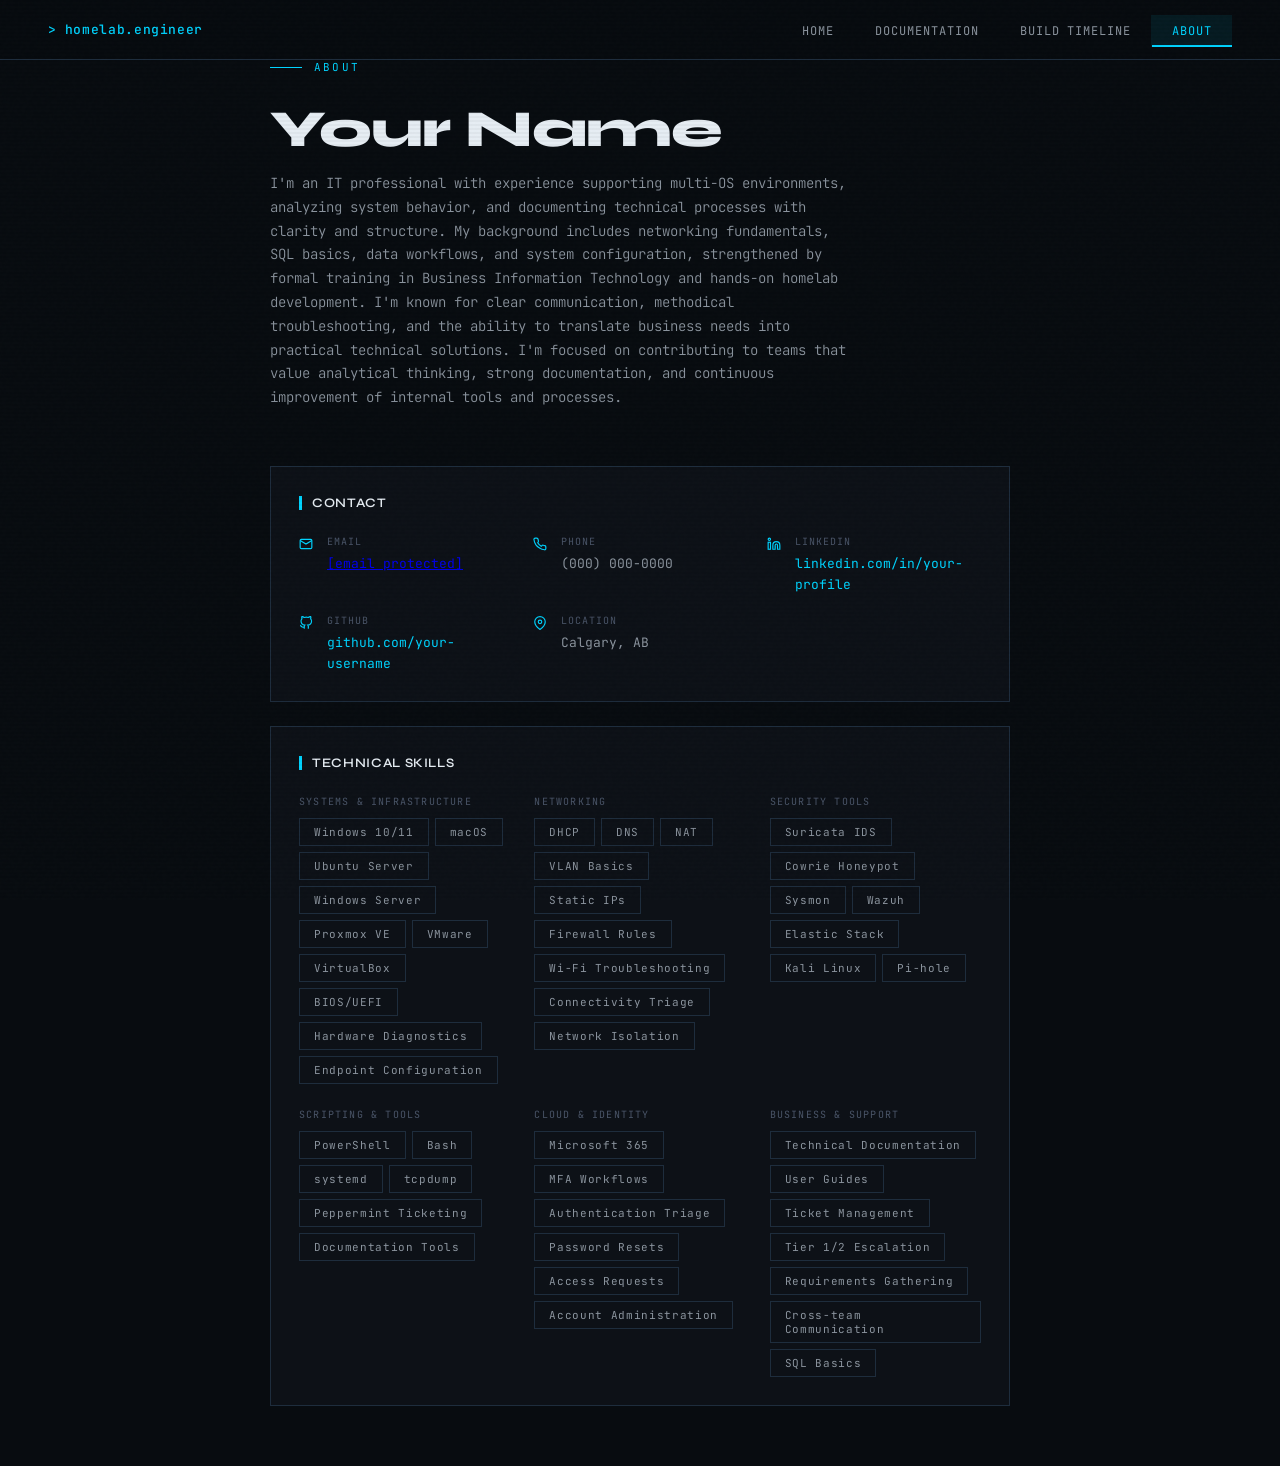
==== about.html @ c866ec1d "Add files via upload" ====
<!DOCTYPE html>
<html lang="en">
<head>
<meta charset="UTF-8">
<meta name="viewport" content="width=device-width, initial-scale=1.0">
<title>About | Cybersecurity Homelab</title>
<link rel="preconnect" href="https://fonts.googleapis.com">
<link href="https://fonts.googleapis.com/css2?family=JetBrains+Mono:wght@300;400;500;700&family=Syne:wght@400;600;700;800&display=swap" rel="stylesheet">
<link rel="stylesheet" href="style.css">
</head>
<body>

<!-- NAV -->
<nav>
  <div class="nav-logo">homelab.engineer</div>
  <ul class="nav-links">
    <li><a href="index.html">Home</a></li>
    <li><a href="documentation.html">Documentation</a></li>
    <li><a href="timeline.html">Build Timeline</a></li>
    <li><a href="about.html" class="active">About</a></li>
  </ul>
</nav>

<main>
  <div style="max-width:900px; margin:0 auto; padding:60px 80px;">

    <!-- Header -->
    <div style="margin-bottom:56px;">
      <div class="hero-tag">About</div>
      <h1 style="font-family:var(--font-display); font-size:clamp(32px,5vw,52px); font-weight:800; color:var(--white); letter-spacing:-0.02em; margin-bottom:12px;">
        <!-- REPLACE: Your Name Here -->
        Your Name
      </h1>
      <p style="font-size:14px; color:var(--text2); font-weight:300; line-height:1.7; max-width:580px;">
        I'm an IT professional with experience supporting multi-OS environments, analyzing system behavior, and documenting technical processes with clarity and structure. My background includes networking fundamentals, SQL basics, data workflows, and system configuration, strengthened by formal training in Business Information Technology and hands-on homelab development. I'm known for clear communication, methodical troubleshooting, and the ability to translate business needs into practical technical solutions. I'm focused on contributing to teams that value analytical thinking, strong documentation, and continuous improvement of internal tools and processes.
      </p>
    </div>

    <!-- Contact Info card (full width) -->
    <div class="card" style="margin-bottom:24px;">
      <div class="card-title">Contact</div>
      <div style="display:grid; grid-template-columns:repeat(auto-fit, minmax(200px,1fr)); gap:20px; margin-top:4px;">

        <div style="display:flex; align-items:flex-start; gap:14px;">
          <svg style="margin-top:2px; flex-shrink:0; color:var(--accent)" width="14" height="14" viewBox="0 0 24 24" fill="none" stroke="currentColor" stroke-width="2"><path d="M4 4h16c1.1 0 2 .9 2 2v12c0 1.1-.9 2-2 2H4c-1.1 0-2-.9-2-2V6c0-1.1.9-2 2-2z"/><polyline points="22,6 12,12 2,6"/></svg>
          <div>
            <div style="font-size:10px; color:var(--text3); letter-spacing:0.1em; text-transform:uppercase; margin-bottom:4px;">Email</div>
            <!-- REPLACE: your email -->
            <span style="font-size:13px; color:var(--text2);"><a href="/cdn-cgi/l/email-protection" class="__cf_email__" data-cfemail="51283e242311343c30383d7f323e3c">[email&#160;protected]</a></span>
          </div>
        </div>

        <div style="display:flex; align-items:flex-start; gap:14px;">
          <svg style="margin-top:2px; flex-shrink:0; color:var(--accent)" width="14" height="14" viewBox="0 0 24 24" fill="none" stroke="currentColor" stroke-width="2"><path d="M22 16.92v3a2 2 0 0 1-2.18 2 19.79 19.79 0 0 1-8.63-3.07A19.5 19.5 0 0 1 4.69 13a19.79 19.79 0 0 1-3.07-8.67A2 2 0 0 1 3.6 2h3a2 2 0 0 1 2 1.72c.127.96.361 1.903.7 2.81a2 2 0 0 1-.45 2.11L8.09 9.91a16 16 0 0 0 6 6l1.27-1.27a2 2 0 0 1 2.11-.45c.907.339 1.85.573 2.81.7A2 2 0 0 1 22 16.92z"/></svg>
          <div>
            <div style="font-size:10px; color:var(--text3); letter-spacing:0.1em; text-transform:uppercase; margin-bottom:4px;">Phone</div>
            <!-- REPLACE: your phone -->
            <span style="font-size:13px; color:var(--text2);">(000) 000-0000</span>
          </div>
        </div>

        <div style="display:flex; align-items:flex-start; gap:14px;">
          <svg style="margin-top:2px; flex-shrink:0; color:var(--accent)" width="14" height="14" viewBox="0 0 24 24" fill="none" stroke="currentColor" stroke-width="2"><path d="M16 8a6 6 0 0 1 6 6v7h-4v-7a2 2 0 0 0-2-2 2 2 0 0 0-2 2v7h-4v-7a6 6 0 0 1 6-6z"/><rect x="2" y="9" width="4" height="12"/><circle cx="4" cy="4" r="2"/></svg>
          <div>
            <div style="font-size:10px; color:var(--text3); letter-spacing:0.1em; text-transform:uppercase; margin-bottom:4px;">LinkedIn</div>
            <!-- REPLACE: your LinkedIn URL -->
            <a href="https://linkedin.com/in/your-profile" target="_blank" style="font-size:13px; color:var(--accent); text-decoration:none;">linkedin.com/in/your-profile</a>
          </div>
        </div>

        <div style="display:flex; align-items:flex-start; gap:14px;">
          <svg style="margin-top:2px; flex-shrink:0; color:var(--accent)" width="14" height="14" viewBox="0 0 24 24" fill="none" stroke="currentColor" stroke-width="2"><path d="M9 19c-5 1.5-5-2.5-7-3m14 6v-3.87a3.37 3.37 0 0 0-.94-2.61c3.14-.35 6.44-1.54 6.44-7A5.44 5.44 0 0 0 20 4.77 5.07 5.07 0 0 0 19.91 1S18.73.65 16 2.48a13.38 13.38 0 0 0-7 0C6.27.65 5.09 1 5.09 1A5.07 5.07 0 0 0 5 4.77a5.44 5.44 0 0 0-1.5 3.78c0 5.42 3.3 6.61 6.44 7A3.37 3.37 0 0 0 9 18.13V22"/></svg>
          <div>
            <div style="font-size:10px; color:var(--text3); letter-spacing:0.1em; text-transform:uppercase; margin-bottom:4px;">GitHub</div>
            <!-- REPLACE: your GitHub URL -->
            <a href="https://github.com/your-username" target="_blank" style="font-size:13px; color:var(--accent); text-decoration:none;">github.com/your-username</a>
          </div>
        </div>

        <div style="display:flex; align-items:flex-start; gap:14px;">
          <svg style="margin-top:2px; flex-shrink:0; color:var(--accent)" width="14" height="14" viewBox="0 0 24 24" fill="none" stroke="currentColor" stroke-width="2"><path d="M21 10c0 7-9 13-9 13s-9-6-9-13a9 9 0 0 1 18 0z"/><circle cx="12" cy="10" r="3"/></svg>
          <div>
            <div style="font-size:10px; color:var(--text3); letter-spacing:0.1em; text-transform:uppercase; margin-bottom:4px;">Location</div>
            <span style="font-size:13px; color:var(--text2);">Calgary, AB</span>
          </div>
        </div>

      </div>
    </div>

    <!-- Skills card -->
    <div class="card">
      <div class="card-title">Technical Skills</div>
      <div style="display:grid; grid-template-columns:repeat(auto-fit, minmax(200px, 1fr)); gap:24px; margin-top:4px;">

        <div>
          <div style="font-size:10px; color:var(--text3); letter-spacing:0.12em; text-transform:uppercase; margin-bottom:10px;">Systems &amp; Infrastructure</div>
          <div style="display:flex; flex-wrap:wrap; gap:6px;">
            <span class="tool-chip">Windows 10/11</span>
            <span class="tool-chip">macOS</span>
            <span class="tool-chip">Ubuntu Server</span>
            <span class="tool-chip">Windows Server</span>
            <span class="tool-chip">Proxmox VE</span>
            <span class="tool-chip">VMware</span>
            <span class="tool-chip">VirtualBox</span>
            <span class="tool-chip">BIOS/UEFI</span>
            <span class="tool-chip">Hardware Diagnostics</span>
            <span class="tool-chip">Endpoint Configuration</span>
          </div>
        </div>

        <div>
          <div style="font-size:10px; color:var(--text3); letter-spacing:0.12em; text-transform:uppercase; margin-bottom:10px;">Networking</div>
          <div style="display:flex; flex-wrap:wrap; gap:6px;">
            <span class="tool-chip">DHCP</span>
            <span class="tool-chip">DNS</span>
            <span class="tool-chip">NAT</span>
            <span class="tool-chip">VLAN Basics</span>
            <span class="tool-chip">Static IPs</span>
            <span class="tool-chip">Firewall Rules</span>
            <span class="tool-chip">Wi-Fi Troubleshooting</span>
            <span class="tool-chip">Connectivity Triage</span>
            <span class="tool-chip">Network Isolation</span>
          </div>
        </div>

        <div>
          <div style="font-size:10px; color:var(--text3); letter-spacing:0.12em; text-transform:uppercase; margin-bottom:10px;">Security Tools</div>
          <div style="display:flex; flex-wrap:wrap; gap:6px;">
            <span class="tool-chip">Suricata IDS</span>
            <span class="tool-chip">Cowrie Honeypot</span>
            <span class="tool-chip">Sysmon</span>
            <span class="tool-chip">Wazuh</span>
            <span class="tool-chip">Elastic Stack</span>
            <span class="tool-chip">Kali Linux</span>
            <span class="tool-chip">Pi-hole</span>
          </div>
        </div>

        <div>
          <div style="font-size:10px; color:var(--text3); letter-spacing:0.12em; text-transform:uppercase; margin-bottom:10px;">Scripting &amp; Tools</div>
          <div style="display:flex; flex-wrap:wrap; gap:6px;">
            <span class="tool-chip">PowerShell</span>
            <span class="tool-chip">Bash</span>
            <span class="tool-chip">systemd</span>
            <span class="tool-chip">tcpdump</span>
            <span class="tool-chip">Peppermint Ticketing</span>
            <span class="tool-chip">Documentation Tools</span>
          </div>
        </div>

        <div>
          <div style="font-size:10px; color:var(--text3); letter-spacing:0.12em; text-transform:uppercase; margin-bottom:10px;">Cloud &amp; Identity</div>
          <div style="display:flex; flex-wrap:wrap; gap:6px;">
            <span class="tool-chip">Microsoft 365</span>
            <span class="tool-chip">MFA Workflows</span>
            <span class="tool-chip">Authentication Triage</span>
            <span class="tool-chip">Password Resets</span>
            <span class="tool-chip">Access Requests</span>
            <span class="tool-chip">Account Administration</span>
          </div>
        </div>

        <div>
          <div style="font-size:10px; color:var(--text3); letter-spacing:0.12em; text-transform:uppercase; margin-bottom:10px;">Business &amp; Support</div>
          <div style="display:flex; flex-wrap:wrap; gap:6px;">
            <span class="tool-chip">Technical Documentation</span>
            <span class="tool-chip">User Guides</span>
            <span class="tool-chip">Ticket Management</span>
            <span class="tool-chip">Tier 1/2 Escalation</span>
            <span class="tool-chip">Requirements Gathering</span>
            <span class="tool-chip">Cross-team Communication</span>
            <span class="tool-chip">SQL Basics</span>
          </div>
        </div>

      </div>
    </div>

  </div>
</main>

</body>
</html>
---- style.css ----
/*
 * ============================================================
 *  Cybersecurity Homelab Portfolio — Main Stylesheet
 * ============================================================
 *  Shared across: index.html, documentation.html,
 *                 timeline.html, about.html
 *
 *  Fonts:   JetBrains Mono (mono) + Syne (display)
 *  Accent:  #00d4ff  (cyan)
 *  BG:      #080c10  (near-black)
 *
 *  TABLE OF CONTENTS
 *  -----------------
 *  01  CSS Custom Properties (design tokens)
 *  02  Reset & Base styles
 *  03  Scanline overlay  (body::before)
 *  04  Noise texture     (body::after)
 *  05  Navigation bar
 *  06  Page layout / main wrapper
 *  07  Hero section
 *  08  Buttons (.btn, .btn-primary, .btn-outline)
 *  09  Section labels
 *  10  Home grid & Cards
 *  11  Network diagram SVG container
 *  12  System Status list (.status-list, .dot)
 *  13  Documentation quick-links (.doc-links)
 *  14  Footer bar
 *  15  Documentation layout (sidebar + content)
 *  16  Doc page header (breadcrumb, title, meta)
 *  17  Doc sections & headings
 *  18  Code blocks (.code-block)
 *  19  Info boxes (.info-box)
 *  20  Spec tables (.spec-table)
 *  21  Status tags (.tag)
 *  22  Timeline (.timeline, .tl-item, .tl-dot)
 *  23  Tools strip (.tools-strip, .tool-chip)
 *  24  Animations (@keyframes)
 *  25  Responsive — max-width: 900px
 * ============================================================
 */

:root {
    --bg: #080c10;
    --bg2: #0d1117;
    --bg3: #111820;
    --border: #1e2d3d;
    --border2: #243447;
    --accent: #00d4ff;
    --accent2: #0098b8;
    --accent-dim: rgba(0,212,255,0.08);
    --accent-glow: rgba(0,212,255,0.15);
    --green: #39d353;
    --orange: #f0883e;
    --gray: #4a5568;
    --text: #cdd9e5;
    --text2: #8b949e;
    --text3: #4a5568;
    --white: #e6edf3;
    --red: #ff4444;
    --font-mono: 'JetBrains Mono', monospace;
    --font-display: 'Syne', sans-serif;
  }

  * { margin: 0; padding: 0; box-sizing: border-box; }

  html { scroll-behavior: smooth; }

  body {
    background: var(--bg);
    color: var(--text);
    font-family: var(--font-mono);
    overflow-x: hidden;
    cursor: default;
  }

  /* SCANLINE OVERLAY */
  body::before {
    content: '';
    position: fixed;
    inset: 0;
    background: repeating-linear-gradient(
      0deg,
      transparent,
      transparent 2px,
      rgba(0,0,0,0.03) 2px,
      rgba(0,0,0,0.03) 4px
    );
    pointer-events: none;
    z-index: 9999;
  }

  /* NOISE TEXTURE */
  body::after {
    content: '';
    position: fixed;
    inset: 0;
    background-image: url("data:image/svg+xml,%3Csvg viewBox='0 0 256 256' xmlns='http://www.w3.org/2000/svg'%3E%3Cfilter id='noise'%3E%3CfeTurbulence type='fractalNoise' baseFrequency='0.9' numOctaves='4' stitchTiles='stitch'/%3E%3C/filter%3E%3Crect width='100%25' height='100%25' filter='url(%23noise)' opacity='0.03'/%3E%3C/svg%3E");
    pointer-events: none;
    z-index: 9998;
    opacity: 0.4;
  }

  /* ─── NAV ─── */
  nav {
    position: fixed;
    top: 0; left: 0; right: 0;
    z-index: 1000;
    padding: 0 48px;
    height: 60px;
    display: flex;
    align-items: center;
    justify-content: space-between;
    background: rgba(8,12,16,0.92);
    backdrop-filter: blur(12px);
    border-bottom: 1px solid var(--border);
  }

  .nav-logo {
    font-family: var(--font-mono);
    font-size: 13px;
    font-weight: 500;
    color: var(--accent);
    letter-spacing: 0.05em;
    display: flex;
    align-items: center;
    gap: 8px;
  }

  .nav-logo::before {
    content: '>';
    color: var(--accent);
    animation: blink 1.2s step-end infinite;
  }

  @keyframes blink { 50% { opacity: 0; } }

  .nav-links {
    display: flex;
    gap: 0;
    list-style: none;
  }

  .nav-links a {
    font-family: var(--font-mono);
    font-size: 12px;
    font-weight: 400;
    color: var(--text2);
    text-decoration: none;
    padding: 8px 20px;
    letter-spacing: 0.08em;
    text-transform: uppercase;
    transition: color 0.2s, background 0.2s;
    border-left: 1px solid transparent;
    position: relative;
  }

  .nav-links a:hover, .nav-links a.active {
    color: var(--accent);
    background: var(--accent-dim);
  }

  .nav-links a.active::after {
    content: '';
    position: absolute;
    bottom: 0; left: 0; right: 0;
    height: 2px;
    background: var(--accent);
  }

  /* ─── SECTIONS ─── */
  .page { display: none; padding-top: 60px; min-height: 100vh; }
  .page.active { display: block; }

  /* ─── HOME ─── */
  .hero {
    padding: 100px 80px 60px;
    display: grid;
    grid-template-rows: auto;
    gap: 0;
    max-width: 1200px;
    margin: 0 auto;
  }

  .hero-tag {
    font-size: 11px;
    color: var(--accent);
    letter-spacing: 0.2em;
    text-transform: uppercase;
    margin-bottom: 24px;
    display: flex;
    align-items: center;
    gap: 12px;
  }

  .hero-tag::before {
    content: '';
    width: 32px;
    height: 1px;
    background: var(--accent);
  }

  .hero h1 {
    font-family: var(--font-display);
    font-size: clamp(42px, 6vw, 72px);
    font-weight: 800;
    color: var(--white);
    line-height: 1.05;
    letter-spacing: -0.02em;
    margin-bottom: 28px;
  }

  .hero h1 span {
    color: var(--accent);
    position: relative;
  }

  .hero-sub {
    font-size: 14px;
    color: var(--text2);
    line-height: 1.8;
    max-width: 560px;
    margin-bottom: 48px;
    font-weight: 300;
  }

  .hero-btns {
    display: flex;
    gap: 12px;
    flex-wrap: wrap;
  }

  .btn {
    font-family: var(--font-mono);
    font-size: 12px;
    font-weight: 500;
    letter-spacing: 0.1em;
    text-transform: uppercase;
    padding: 14px 28px;
    border: none;
    cursor: pointer;
    text-decoration: none;
    transition: all 0.2s;
    display: inline-flex;
    align-items: center;
    gap: 8px;
  }

  .btn-primary {
    background: var(--accent);
    color: var(--bg);
  }
  .btn-primary:hover {
    background: #33ddff;
    box-shadow: 0 0 24px rgba(0,212,255,0.4);
    transform: translateY(-1px);
  }

  .btn-outline {
    background: transparent;
    color: var(--accent);
    border: 1px solid var(--border2);
  }
  .btn-outline:hover {
    border-color: var(--accent);
    background: var(--accent-dim);
    transform: translateY(-1px);
  }

  /* ─── NETWORK DIAGRAM ─── */
  .section-label {
    font-size: 11px;
    color: var(--text3);
    letter-spacing: 0.15em;
    text-transform: uppercase;
    margin-bottom: 32px;
    padding-bottom: 12px;
    border-bottom: 1px solid var(--border);
    display: flex;
    align-items: center;
    gap: 10px;
  }

  .section-label::before {
    content: '//';
    color: var(--accent);
  }

  .home-grid {
    max-width: 1200px;
    margin: 0 auto;
    padding: 0 80px 80px;
    display: grid;
    grid-template-columns: 1fr 1fr;
    gap: 24px;
  }

  .card {
    background: var(--bg2);
    border: 1px solid var(--border);
    padding: 28px;
    position: relative;
    transition: border-color 0.2s;
  }

  .card:hover { border-color: var(--border2); }

  .card-full { grid-column: 1 / -1; }

  .card-title {
    font-family: var(--font-display);
    font-size: 13px;
    font-weight: 600;
    color: var(--white);
    letter-spacing: 0.05em;
    text-transform: uppercase;
    margin-bottom: 24px;
    display: flex;
    align-items: center;
    gap: 10px;
  }

  .card-title::before {
    content: '';
    width: 3px;
    height: 14px;
    background: var(--accent);
    display: block;
  }

  /* NETWORK DIAGRAM SVG */
  .network-diagram {
    width: 100%;
    height: 280px;
    position: relative;
  }

  .net-svg {
    width: 100%;
    height: 100%;
  }

  /* STATUS LIST */
  .status-list { list-style: none; display: flex; flex-direction: column; gap: 0; }

  .status-item {
    display: flex;
    align-items: center;
    gap: 12px;
    padding: 14px 0;
    border-bottom: 1px solid var(--border);
    font-size: 13px;
    color: var(--text);
  }

  .status-item:last-child { border-bottom: none; }

  .dot {
    width: 8px; height: 8px;
    border-radius: 50%;
    flex-shrink: 0;
    position: relative;
  }

  .dot-green { background: var(--green); box-shadow: 0 0 8px var(--green); }
  .dot-green::after {
    content: '';
    position: absolute;
    inset: -3px;
    border-radius: 50%;
    background: rgba(57,211,83,0.2);
    animation: pulse 2s ease-in-out infinite;
  }

  .dot-orange { background: var(--orange); }
  .dot-gray { background: var(--gray); }

  @keyframes pulse { 0%,100% { transform: scale(1); opacity: 1; } 50% { transform: scale(1.5); opacity: 0; } }

  .status-label { flex: 1; }
  .status-val {
    font-size: 11px;
    font-weight: 500;
    letter-spacing: 0.08em;
  }
  .status-val.online { color: var(--green); }
  .status-val.inprogress { color: var(--orange); }
  .status-val.planned { color: var(--gray); }

  /* DOC LINKS */
  .doc-links { list-style: none; display: flex; flex-direction: column; gap: 0; }

  .doc-link-item {
    border-bottom: 1px solid var(--border);
  }
  .doc-link-item:last-child { border-bottom: none; }

  .doc-link-item a {
    display: flex;
    align-items: center;
    gap: 10px;
    padding: 13px 0;
    font-size: 13px;
    color: var(--text2);
    text-decoration: none;
    transition: color 0.15s, padding-left 0.15s;
  }

  .doc-link-item a:hover {
    color: var(--accent);
    padding-left: 6px;
  }

  .doc-link-item a::before {
    content: '›';
    color: var(--border2);
    font-size: 16px;
    transition: color 0.15s;
  }

  .doc-link-item a:hover::before { color: var(--accent); }

  /* FOOTER BAR */
  .footer-bar {
    max-width: 1200px;
    margin: 0 auto;
    padding: 20px 80px;
    display: flex;
    align-items: center;
    gap: 24px;
    border-top: 1px solid var(--border);
    font-size: 11px;
    color: var(--text3);
    letter-spacing: 0.08em;
  }

  .footer-bar span { display: flex; align-items: center; gap: 6px; }
  .footer-bar .verified { color: var(--green); }

  /* ─── DOCUMENTATION ─── */
  .docs-layout {
    max-width: 1200px;
    margin: 0 auto;
    padding: 60px 80px;
    display: grid;
    grid-template-columns: 240px 1fr;
    gap: 40px;
    min-height: calc(100vh - 60px);
  }

  .docs-sidebar {
    position: sticky;
    top: 80px;
    height: fit-content;
  }

  .docs-nav-title {
    font-size: 10px;
    color: var(--text3);
    letter-spacing: 0.15em;
    text-transform: uppercase;
    margin-bottom: 12px;
    padding-bottom: 8px;
    border-bottom: 1px solid var(--border);
  }

  .docs-nav { list-style: none; display: flex; flex-direction: column; gap: 2px; }

  .docs-nav li a {
    font-size: 12px;
    color: var(--text2);
    text-decoration: none;
    padding: 8px 12px;
    display: block;
    border-left: 2px solid transparent;
    transition: all 0.15s;
    letter-spacing: 0.02em;
  }

  .docs-nav li a:hover, .docs-nav li a.active {
    color: var(--accent);
    border-left-color: var(--accent);
    background: var(--accent-dim);
  }

  .doc-content { min-width: 0; }

  .doc-page { display: none; }
  .doc-page.active { display: block; animation: fadeIn 0.3s ease; }

  @keyframes fadeIn { from { opacity: 0; transform: translateY(8px); } to { opacity: 1; transform: translateY(0); } }

  .doc-header {
    margin-bottom: 40px;
    padding-bottom: 24px;
    border-bottom: 1px solid var(--border);
  }

  .doc-breadcrumb {
    font-size: 11px;
    color: var(--text3);
    letter-spacing: 0.1em;
    text-transform: uppercase;
    margin-bottom: 12px;
  }

  .doc-title {
    font-family: var(--font-display);
    font-size: 32px;
    font-weight: 700;
    color: var(--white);
    letter-spacing: -0.01em;
    margin-bottom: 12px;
  }

  .doc-meta {
    font-size: 11px;
    color: var(--text3);
    display: flex;
    gap: 20px;
    flex-wrap: wrap;
  }

  .doc-meta span { display: flex; align-items: center; gap: 6px; }

  .doc-section {
    margin-bottom: 40px;
  }

  .doc-section h3 {
    font-family: var(--font-display);
    font-size: 16px;
    font-weight: 600;
    color: var(--white);
    margin-bottom: 14px;
    display: flex;
    align-items: center;
    gap: 10px;
  }

  .doc-section h3::before {
    content: '';
    width: 3px;
    height: 16px;
    background: var(--accent);
    display: block;
  }

  .doc-section p {
    font-size: 13px;
    color: var(--text2);
    line-height: 1.8;
    margin-bottom: 14px;
    font-weight: 300;
  }

  .code-block {
    background: var(--bg);
    border: 1px solid var(--border);
    border-left: 3px solid var(--accent);
    padding: 20px 24px;
    font-family: var(--font-mono);
    font-size: 12px;
    color: var(--text);
    line-height: 1.7;
    overflow-x: auto;
    margin: 16px 0;
    position: relative;
  }

  .code-block .comment { color: var(--text3); }
  .code-block .cmd { color: var(--accent); }
  .code-block .val { color: var(--green); }
  .code-block .key { color: var(--orange); }

  .code-label {
    position: absolute;
    top: 8px;
    right: 12px;
    font-size: 10px;
    color: var(--text3);
    letter-spacing: 0.1em;
    text-transform: uppercase;
  }

  .info-box {
    background: var(--accent-dim);
    border: 1px solid rgba(0,212,255,0.2);
    padding: 16px 20px;
    margin: 16px 0;
    font-size: 12px;
    color: var(--text2);
    line-height: 1.7;
    display: flex;
    gap: 12px;
  }

  .info-box::before { content: 'ℹ'; color: var(--accent); font-size: 14px; flex-shrink: 0; }

  .spec-table {
    width: 100%;
    border-collapse: collapse;
    font-size: 12px;
    margin: 16px 0;
  }

  .spec-table th {
    text-align: left;
    padding: 10px 14px;
    font-size: 10px;
    letter-spacing: 0.1em;
    text-transform: uppercase;
    color: var(--text3);
    border-bottom: 1px solid var(--border);
    font-weight: 500;
  }

  .spec-table td {
    padding: 11px 14px;
    color: var(--text2);
    border-bottom: 1px solid var(--border);
  }

  .spec-table td:first-child { color: var(--text); font-weight: 500; }
  .spec-table tr:last-child td { border-bottom: none; }

  .tag {
    display: inline-block;
    font-size: 10px;
    padding: 3px 8px;
    letter-spacing: 0.08em;
    text-transform: uppercase;
    font-weight: 500;
  }
  .tag-green { background: rgba(57,211,83,0.12); color: var(--green); }
  .tag-orange { background: rgba(240,136,62,0.12); color: var(--orange); }
  .tag-gray { background: rgba(74,85,104,0.3); color: var(--gray); }
  .tag-blue { background: var(--accent-dim); color: var(--accent); }

  /* ─── TIMELINE ─── */
  .timeline-wrap {
    max-width: 900px;
    margin: 0 auto;
    padding: 60px 80px;
  }

  .timeline-header {
    margin-bottom: 60px;
  }

  .timeline-header h2 {
    font-family: var(--font-display);
    font-size: 40px;
    font-weight: 800;
    color: var(--white);
    letter-spacing: -0.02em;
    margin-bottom: 12px;
  }

  .timeline-header p {
    font-size: 13px;
    color: var(--text2);
    font-weight: 300;
  }

  .timeline {
    position: relative;
    padding-left: 40px;
  }

  .timeline::before {
    content: '';
    position: absolute;
    left: 0;
    top: 8px;
    bottom: 0;
    width: 1px;
    background: linear-gradient(to bottom, var(--accent), var(--border) 70%, transparent);
  }

  .tl-item {
    position: relative;
    padding-bottom: 48px;
    animation: fadeIn 0.4s ease both;
  }

  .tl-dot {
    position: absolute;
    left: -46px;
    top: 4px;
    width: 12px;
    height: 12px;
    border-radius: 50%;
    border: 2px solid var(--bg);
    z-index: 1;
  }

  .tl-dot-green { background: var(--green); box-shadow: 0 0 10px var(--green); }
  .tl-dot-orange { background: var(--orange); box-shadow: 0 0 8px var(--orange); }
  .tl-dot-gray { background: var(--gray); }

  .tl-date {
    font-size: 11px;
    color: var(--text3);
    letter-spacing: 0.1em;
    text-transform: uppercase;
    margin-bottom: 6px;
  }

  .tl-title {
    font-family: var(--font-display);
    font-size: 18px;
    font-weight: 700;
    color: var(--white);
    margin-bottom: 8px;
    letter-spacing: -0.01em;
  }

  .tl-why {
    font-size: 13px;
    color: var(--text2);
    line-height: 1.7;
    margin-bottom: 12px;
    font-weight: 300;
    max-width: 600px;
  }

  .tl-status { display: inline-block; }

  /* ─── CONTACT ─── */
  .contact-wrap {
    max-width: 700px;
    margin: 0 auto;
    padding: 80px 80px;
  }

  .contact-header {
    margin-bottom: 48px;
  }

  .contact-header h2 {
    font-family: var(--font-display);
    font-size: 40px;
    font-weight: 800;
    color: var(--white);
    letter-spacing: -0.02em;
    margin-bottom: 12px;
  }

  .contact-header p {
    font-size: 13px;
    color: var(--text2);
    line-height: 1.7;
    font-weight: 300;
  }

  .contact-form { display: flex; flex-direction: column; gap: 20px; }

  .form-group { display: flex; flex-direction: column; gap: 8px; }

  .form-label {
    font-size: 11px;
    color: var(--text3);
    letter-spacing: 0.12em;
    text-transform: uppercase;
  }

  .form-input, .form-textarea {
    background: var(--bg2);
    border: 1px solid var(--border);
    color: var(--text);
    font-family: var(--font-mono);
    font-size: 13px;
    padding: 14px 16px;
    outline: none;
    transition: border-color 0.2s, box-shadow 0.2s;
    resize: none;
    width: 100%;
  }

  .form-input:focus, .form-textarea:focus {
    border-color: var(--accent);
    box-shadow: 0 0 0 3px var(--accent-glow);
  }

  .form-textarea { height: 140px; }

  .contact-note {
    font-size: 12px;
    color: var(--text3);
    line-height: 1.7;
    padding: 16px 20px;
    border: 1px solid var(--border);
    border-left: 3px solid var(--accent);
    margin-top: 8px;
  }

  /* ─── TOOLS STRIP ─── */
  .tools-strip {
    max-width: 1200px;
    margin: 0 auto;
    padding: 0 80px 60px;
  }

  .tools-grid {
    display: flex;
    flex-wrap: wrap;
    gap: 8px;
    margin-top: 16px;
  }

  .tool-chip {
    font-size: 11px;
    padding: 6px 14px;
    border: 1px solid var(--border);
    color: var(--text2);
    letter-spacing: 0.06em;
    transition: all 0.15s;
    font-weight: 400;
  }

  .tool-chip:hover {
    border-color: var(--accent);
    color: var(--accent);
    background: var(--accent-dim);
  }

  /* ─── RESPONSIVE ─── */
  @media (max-width: 900px) {
    nav { padding: 0 24px; }
    .hero { padding: 60px 24px 40px; }
    .home-grid { padding: 0 24px 60px; grid-template-columns: 1fr; }
    .card-full { grid-column: 1; }
    .docs-layout { padding: 40px 24px; grid-template-columns: 1fr; }
    .docs-sidebar { display: none; }
    .timeline-wrap { padding: 40px 24px; }
    .contact-wrap { padding: 60px 24px; }
    .tools-strip { padding: 0 24px 40px; }
    .footer-bar { padding: 20px 24px; flex-wrap: wrap; gap: 12px; }
  }
</style>
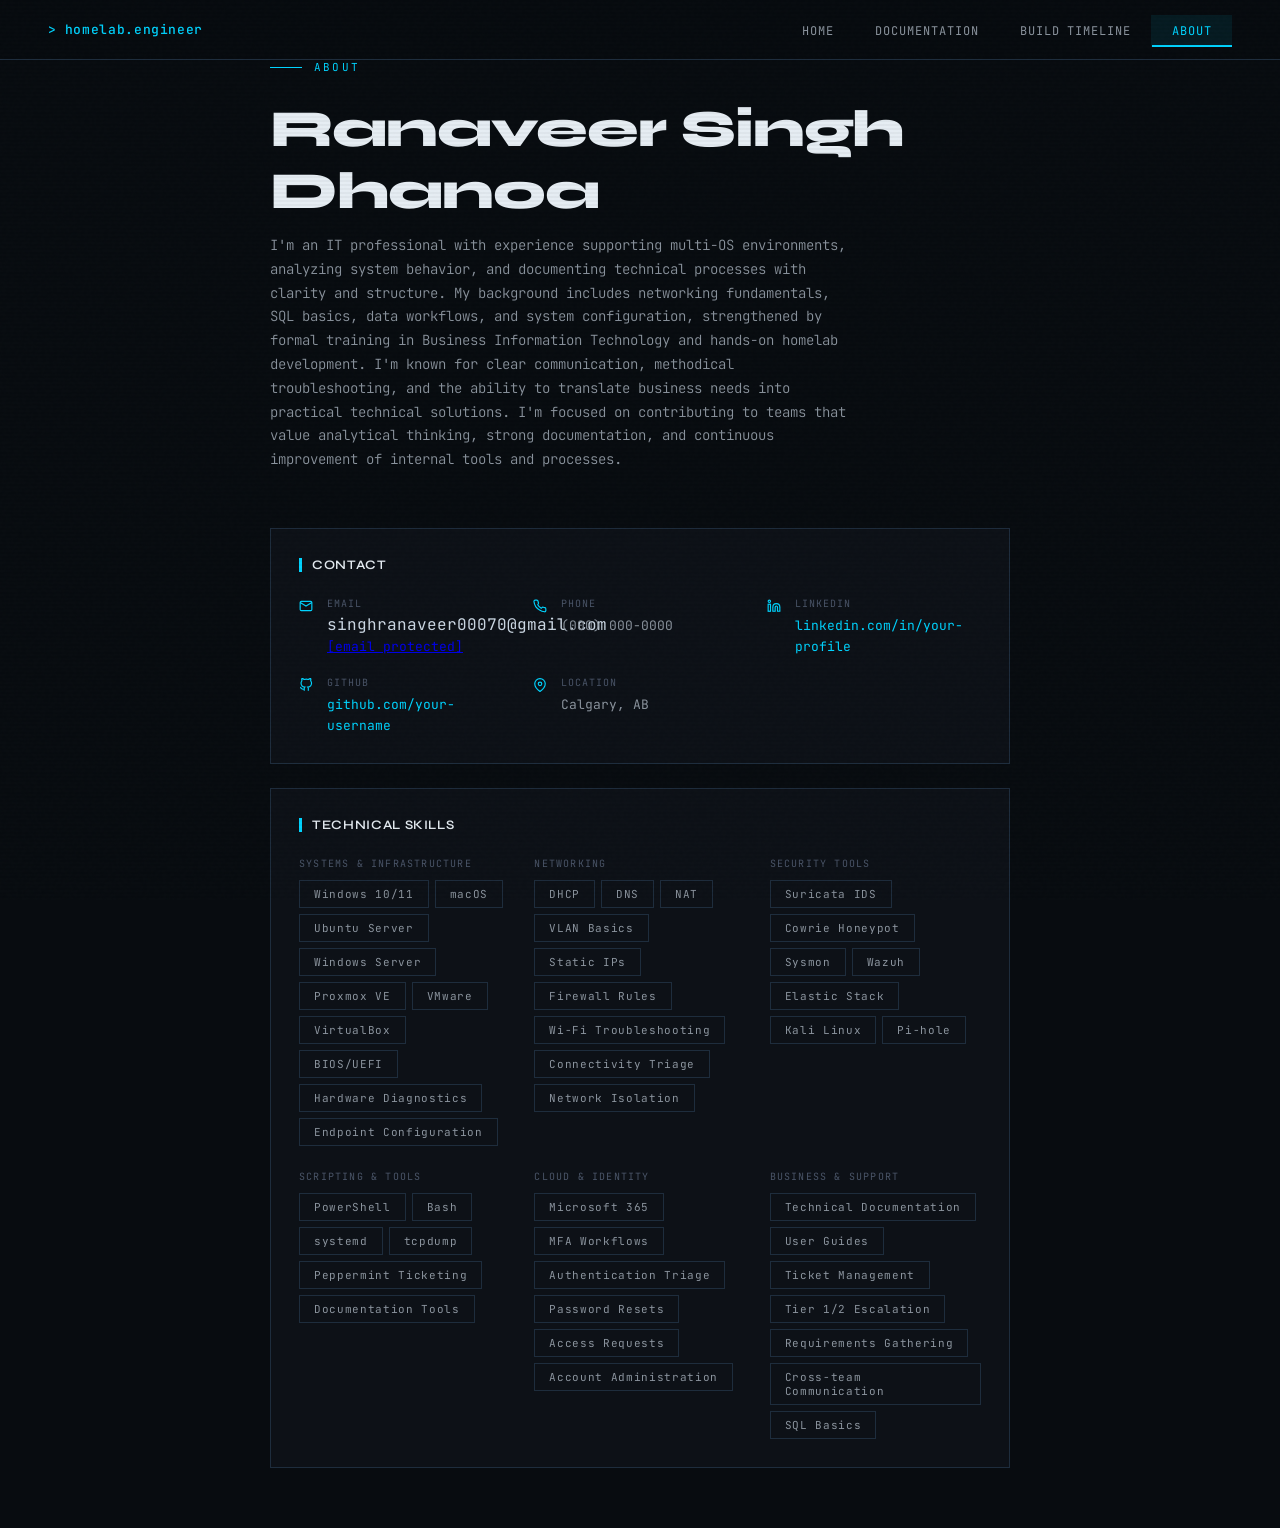
==== commit 0cca98ef: "Update name and email in about.html" ====
--- a/about.html
+++ b/about.html
@@ -29,7 +29,7 @@
       <div class="hero-tag">About</div>
       <h1 style="font-family:var(--font-display); font-size:clamp(32px,5vw,52px); font-weight:800; color:var(--white); letter-spacing:-0.02em; margin-bottom:12px;">
         <!-- REPLACE: Your Name Here -->
-        Your Name
+        Ranaveer Singh Dhanoa
       </h1>
       <p style="font-size:14px; color:var(--text2); font-weight:300; line-height:1.7; max-width:580px;">
         I'm an IT professional with experience supporting multi-OS environments, analyzing system behavior, and documenting technical processes with clarity and structure. My background includes networking fundamentals, SQL basics, data workflows, and system configuration, strengthened by formal training in Business Information Technology and hands-on homelab development. I'm known for clear communication, methodical troubleshooting, and the ability to translate business needs into practical technical solutions. I'm focused on contributing to teams that value analytical thinking, strong documentation, and continuous improvement of internal tools and processes.
@@ -45,7 +45,7 @@
           <svg style="margin-top:2px; flex-shrink:0; color:var(--accent)" width="14" height="14" viewBox="0 0 24 24" fill="none" stroke="currentColor" stroke-width="2"><path d="M4 4h16c1.1 0 2 .9 2 2v12c0 1.1-.9 2-2 2H4c-1.1 0-2-.9-2-2V6c0-1.1.9-2 2-2z"/><polyline points="22,6 12,12 2,6"/></svg>
           <div>
             <div style="font-size:10px; color:var(--text3); letter-spacing:0.1em; text-transform:uppercase; margin-bottom:4px;">Email</div>
-            <!-- REPLACE: your email -->
+            <!-- REPLACE: your email -->singhranaveer00070@gmail.com
             <span style="font-size:13px; color:var(--text2);"><a href="/cdn-cgi/l/email-protection" class="__cf_email__" data-cfemail="51283e242311343c30383d7f323e3c">[email&#160;protected]</a></span>
           </div>
         </div>
@@ -181,4 +181,4 @@
 </main>
 
 </body>
-</html>+</html>
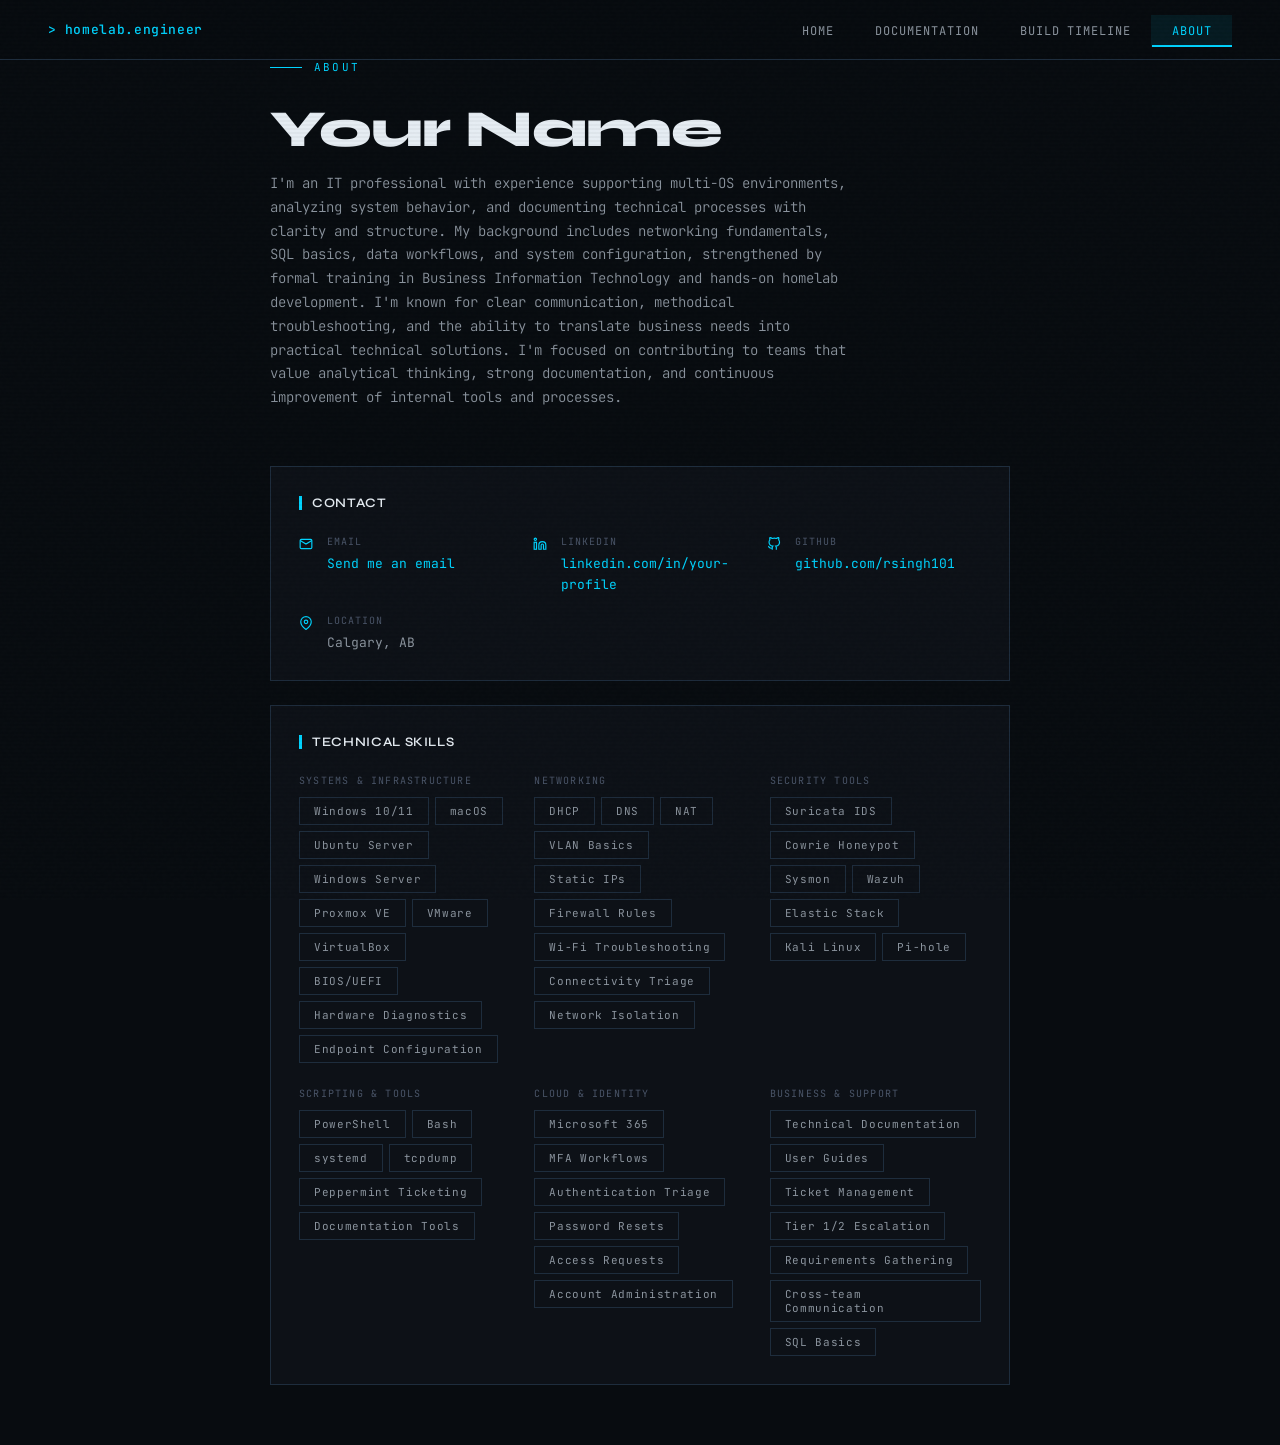
==== commit fbf7546d: "Revise personal details in about.html Updated personal information and contact details in the about " ====
--- a/about.html
+++ b/about.html
@@ -9,7 +9,7 @@
 <link rel="stylesheet" href="style.css">
 </head>
 <body>
-
+ 
 <!-- NAV -->
 <nav>
   <div class="nav-logo">homelab.engineer</div>
@@ -20,45 +20,35 @@
     <li><a href="about.html" class="active">About</a></li>
   </ul>
 </nav>
-
+ 
 <main>
   <div style="max-width:900px; margin:0 auto; padding:60px 80px;">
-
+ 
     <!-- Header -->
     <div style="margin-bottom:56px;">
       <div class="hero-tag">About</div>
       <h1 style="font-family:var(--font-display); font-size:clamp(32px,5vw,52px); font-weight:800; color:var(--white); letter-spacing:-0.02em; margin-bottom:12px;">
         <!-- REPLACE: Your Name Here -->
-        Ranaveer Singh Dhanoa
+        Your Name
       </h1>
       <p style="font-size:14px; color:var(--text2); font-weight:300; line-height:1.7; max-width:580px;">
         I'm an IT professional with experience supporting multi-OS environments, analyzing system behavior, and documenting technical processes with clarity and structure. My background includes networking fundamentals, SQL basics, data workflows, and system configuration, strengthened by formal training in Business Information Technology and hands-on homelab development. I'm known for clear communication, methodical troubleshooting, and the ability to translate business needs into practical technical solutions. I'm focused on contributing to teams that value analytical thinking, strong documentation, and continuous improvement of internal tools and processes.
       </p>
     </div>
-
+ 
     <!-- Contact Info card (full width) -->
     <div class="card" style="margin-bottom:24px;">
       <div class="card-title">Contact</div>
       <div style="display:grid; grid-template-columns:repeat(auto-fit, minmax(200px,1fr)); gap:20px; margin-top:4px;">
-
+ 
         <div style="display:flex; align-items:flex-start; gap:14px;">
           <svg style="margin-top:2px; flex-shrink:0; color:var(--accent)" width="14" height="14" viewBox="0 0 24 24" fill="none" stroke="currentColor" stroke-width="2"><path d="M4 4h16c1.1 0 2 .9 2 2v12c0 1.1-.9 2-2 2H4c-1.1 0-2-.9-2-2V6c0-1.1.9-2 2-2z"/><polyline points="22,6 12,12 2,6"/></svg>
           <div>
             <div style="font-size:10px; color:var(--text3); letter-spacing:0.1em; text-transform:uppercase; margin-bottom:4px;">Email</div>
-            <!-- REPLACE: your email -->singhranaveer00070@gmail.com
-            <span style="font-size:13px; color:var(--text2);"><a href="/cdn-cgi/l/email-protection" class="__cf_email__" data-cfemail="51283e242311343c30383d7f323e3c">[email&#160;protected]</a></span>
+            <a href="mailto:ranaveer.singh.cyber@gmail.com" style="font-size:13px; color:var(--accent); text-decoration:none;">Send me an email</a>
           </div>
         </div>
-
-        <div style="display:flex; align-items:flex-start; gap:14px;">
-          <svg style="margin-top:2px; flex-shrink:0; color:var(--accent)" width="14" height="14" viewBox="0 0 24 24" fill="none" stroke="currentColor" stroke-width="2"><path d="M22 16.92v3a2 2 0 0 1-2.18 2 19.79 19.79 0 0 1-8.63-3.07A19.5 19.5 0 0 1 4.69 13a19.79 19.79 0 0 1-3.07-8.67A2 2 0 0 1 3.6 2h3a2 2 0 0 1 2 1.72c.127.96.361 1.903.7 2.81a2 2 0 0 1-.45 2.11L8.09 9.91a16 16 0 0 0 6 6l1.27-1.27a2 2 0 0 1 2.11-.45c.907.339 1.85.573 2.81.7A2 2 0 0 1 22 16.92z"/></svg>
-          <div>
-            <div style="font-size:10px; color:var(--text3); letter-spacing:0.1em; text-transform:uppercase; margin-bottom:4px;">Phone</div>
-            <!-- REPLACE: your phone -->
-            <span style="font-size:13px; color:var(--text2);">(000) 000-0000</span>
-          </div>
-        </div>
-
+ 
         <div style="display:flex; align-items:flex-start; gap:14px;">
           <svg style="margin-top:2px; flex-shrink:0; color:var(--accent)" width="14" height="14" viewBox="0 0 24 24" fill="none" stroke="currentColor" stroke-width="2"><path d="M16 8a6 6 0 0 1 6 6v7h-4v-7a2 2 0 0 0-2-2 2 2 0 0 0-2 2v7h-4v-7a6 6 0 0 1 6-6z"/><rect x="2" y="9" width="4" height="12"/><circle cx="4" cy="4" r="2"/></svg>
           <div>
@@ -67,16 +57,15 @@
             <a href="https://linkedin.com/in/your-profile" target="_blank" style="font-size:13px; color:var(--accent); text-decoration:none;">linkedin.com/in/your-profile</a>
           </div>
         </div>
-
+ 
         <div style="display:flex; align-items:flex-start; gap:14px;">
           <svg style="margin-top:2px; flex-shrink:0; color:var(--accent)" width="14" height="14" viewBox="0 0 24 24" fill="none" stroke="currentColor" stroke-width="2"><path d="M9 19c-5 1.5-5-2.5-7-3m14 6v-3.87a3.37 3.37 0 0 0-.94-2.61c3.14-.35 6.44-1.54 6.44-7A5.44 5.44 0 0 0 20 4.77 5.07 5.07 0 0 0 19.91 1S18.73.65 16 2.48a13.38 13.38 0 0 0-7 0C6.27.65 5.09 1 5.09 1A5.07 5.07 0 0 0 5 4.77a5.44 5.44 0 0 0-1.5 3.78c0 5.42 3.3 6.61 6.44 7A3.37 3.37 0 0 0 9 18.13V22"/></svg>
           <div>
             <div style="font-size:10px; color:var(--text3); letter-spacing:0.1em; text-transform:uppercase; margin-bottom:4px;">GitHub</div>
-            <!-- REPLACE: your GitHub URL -->
-            <a href="https://github.com/your-username" target="_blank" style="font-size:13px; color:var(--accent); text-decoration:none;">github.com/your-username</a>
+            <a href="https://github.com/rsingh101" target="_blank" style="font-size:13px; color:var(--accent); text-decoration:none;">github.com/rsingh101</a>
           </div>
         </div>
-
+ 
         <div style="display:flex; align-items:flex-start; gap:14px;">
           <svg style="margin-top:2px; flex-shrink:0; color:var(--accent)" width="14" height="14" viewBox="0 0 24 24" fill="none" stroke="currentColor" stroke-width="2"><path d="M21 10c0 7-9 13-9 13s-9-6-9-13a9 9 0 0 1 18 0z"/><circle cx="12" cy="10" r="3"/></svg>
           <div>
@@ -84,15 +73,15 @@
             <span style="font-size:13px; color:var(--text2);">Calgary, AB</span>
           </div>
         </div>
-
+ 
       </div>
     </div>
-
+ 
     <!-- Skills card -->
     <div class="card">
       <div class="card-title">Technical Skills</div>
       <div style="display:grid; grid-template-columns:repeat(auto-fit, minmax(200px, 1fr)); gap:24px; margin-top:4px;">
-
+ 
         <div>
           <div style="font-size:10px; color:var(--text3); letter-spacing:0.12em; text-transform:uppercase; margin-bottom:10px;">Systems &amp; Infrastructure</div>
           <div style="display:flex; flex-wrap:wrap; gap:6px;">
@@ -108,7 +97,7 @@
             <span class="tool-chip">Endpoint Configuration</span>
           </div>
         </div>
-
+ 
         <div>
           <div style="font-size:10px; color:var(--text3); letter-spacing:0.12em; text-transform:uppercase; margin-bottom:10px;">Networking</div>
           <div style="display:flex; flex-wrap:wrap; gap:6px;">
@@ -123,7 +112,7 @@
             <span class="tool-chip">Network Isolation</span>
           </div>
         </div>
-
+ 
         <div>
           <div style="font-size:10px; color:var(--text3); letter-spacing:0.12em; text-transform:uppercase; margin-bottom:10px;">Security Tools</div>
           <div style="display:flex; flex-wrap:wrap; gap:6px;">
@@ -136,7 +125,7 @@
             <span class="tool-chip">Pi-hole</span>
           </div>
         </div>
-
+ 
         <div>
           <div style="font-size:10px; color:var(--text3); letter-spacing:0.12em; text-transform:uppercase; margin-bottom:10px;">Scripting &amp; Tools</div>
           <div style="display:flex; flex-wrap:wrap; gap:6px;">
@@ -148,7 +137,7 @@
             <span class="tool-chip">Documentation Tools</span>
           </div>
         </div>
-
+ 
         <div>
           <div style="font-size:10px; color:var(--text3); letter-spacing:0.12em; text-transform:uppercase; margin-bottom:10px;">Cloud &amp; Identity</div>
           <div style="display:flex; flex-wrap:wrap; gap:6px;">
@@ -160,7 +149,7 @@
             <span class="tool-chip">Account Administration</span>
           </div>
         </div>
-
+ 
         <div>
           <div style="font-size:10px; color:var(--text3); letter-spacing:0.12em; text-transform:uppercase; margin-bottom:10px;">Business &amp; Support</div>
           <div style="display:flex; flex-wrap:wrap; gap:6px;">
@@ -173,12 +162,12 @@
             <span class="tool-chip">SQL Basics</span>
           </div>
         </div>
-
+ 
       </div>
     </div>
-
+ 
   </div>
 </main>
-
+ 
 </body>
 </html>
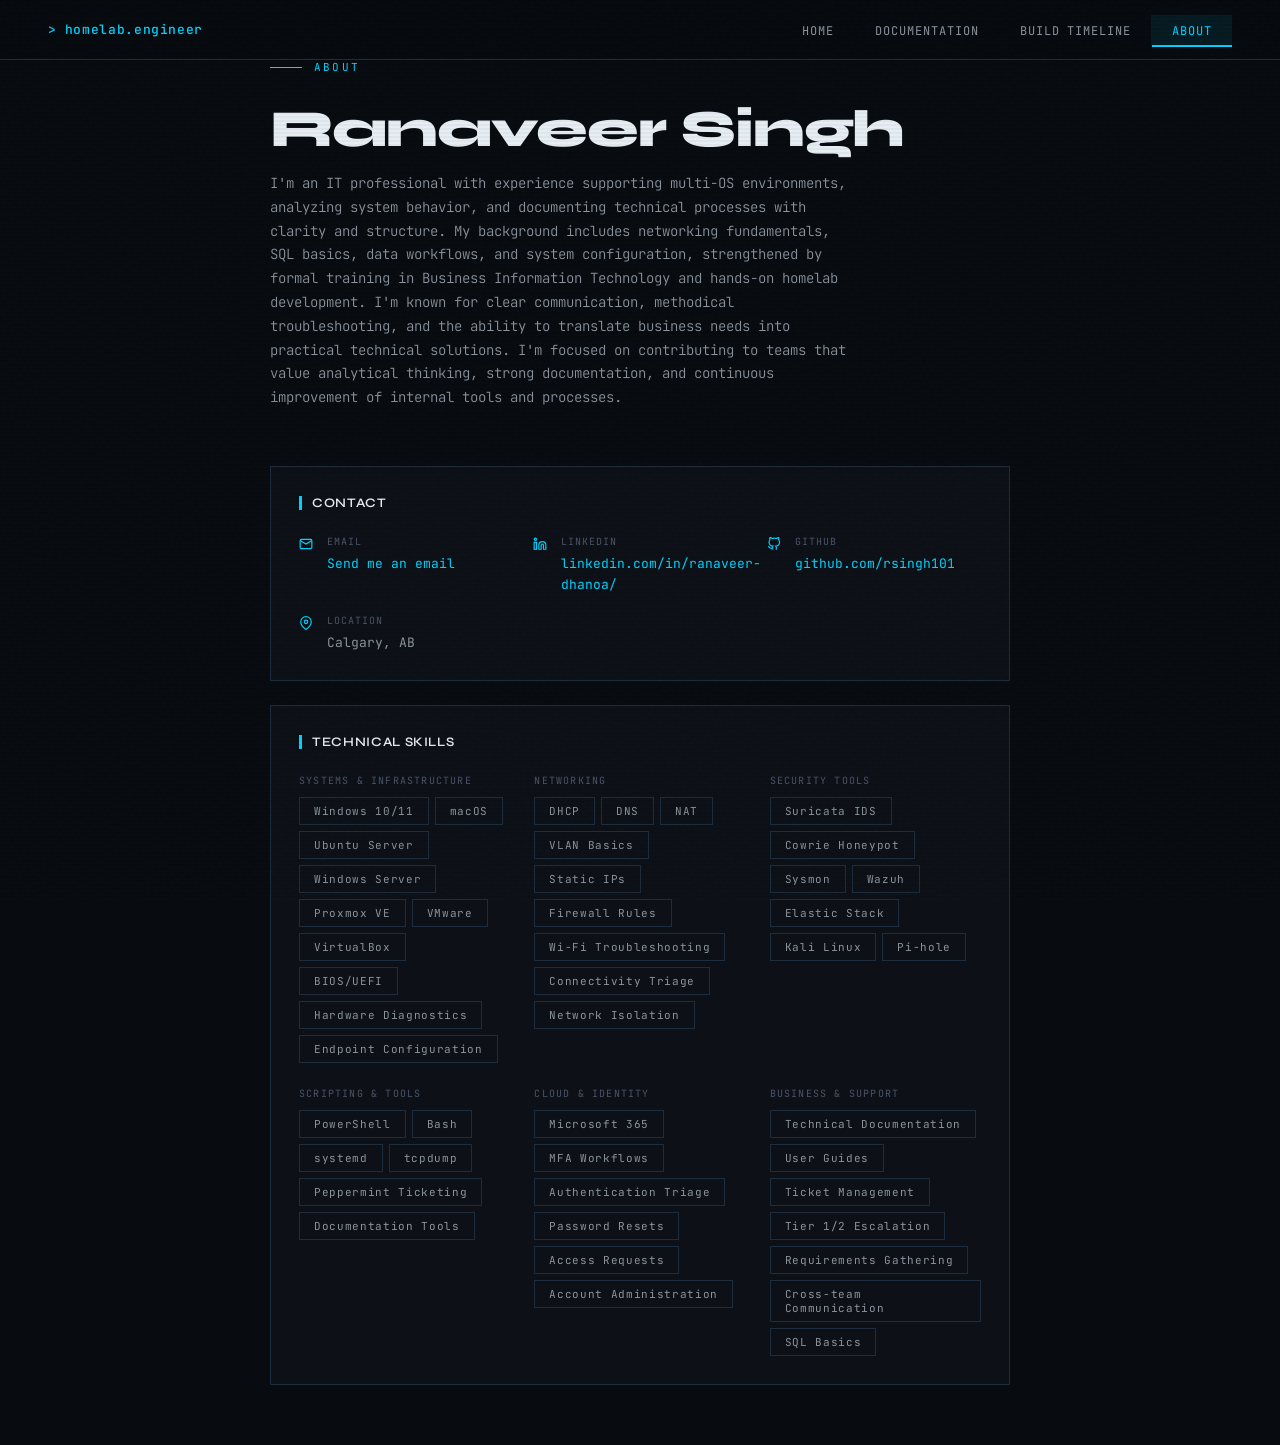
==== commit 9637a147: "Update personal details in about.html" ====
--- a/about.html
+++ b/about.html
@@ -29,7 +29,7 @@
       <div class="hero-tag">About</div>
       <h1 style="font-family:var(--font-display); font-size:clamp(32px,5vw,52px); font-weight:800; color:var(--white); letter-spacing:-0.02em; margin-bottom:12px;">
         <!-- REPLACE: Your Name Here -->
-        Your Name
+        Ranaveer Singh
       </h1>
       <p style="font-size:14px; color:var(--text2); font-weight:300; line-height:1.7; max-width:580px;">
         I'm an IT professional with experience supporting multi-OS environments, analyzing system behavior, and documenting technical processes with clarity and structure. My background includes networking fundamentals, SQL basics, data workflows, and system configuration, strengthened by formal training in Business Information Technology and hands-on homelab development. I'm known for clear communication, methodical troubleshooting, and the ability to translate business needs into practical technical solutions. I'm focused on contributing to teams that value analytical thinking, strong documentation, and continuous improvement of internal tools and processes.
@@ -54,7 +54,7 @@
           <div>
             <div style="font-size:10px; color:var(--text3); letter-spacing:0.1em; text-transform:uppercase; margin-bottom:4px;">LinkedIn</div>
             <!-- REPLACE: your LinkedIn URL -->
-            <a href="https://linkedin.com/in/your-profile" target="_blank" style="font-size:13px; color:var(--accent); text-decoration:none;">linkedin.com/in/your-profile</a>
+            <a href="https://linkedin.com/in/ranaveer-dhanoa/" target="_blank" style="font-size:13px; color:var(--accent); text-decoration:none;">linkedin.com/in/ranaveer-dhanoa/</a>
           </div>
         </div>
  
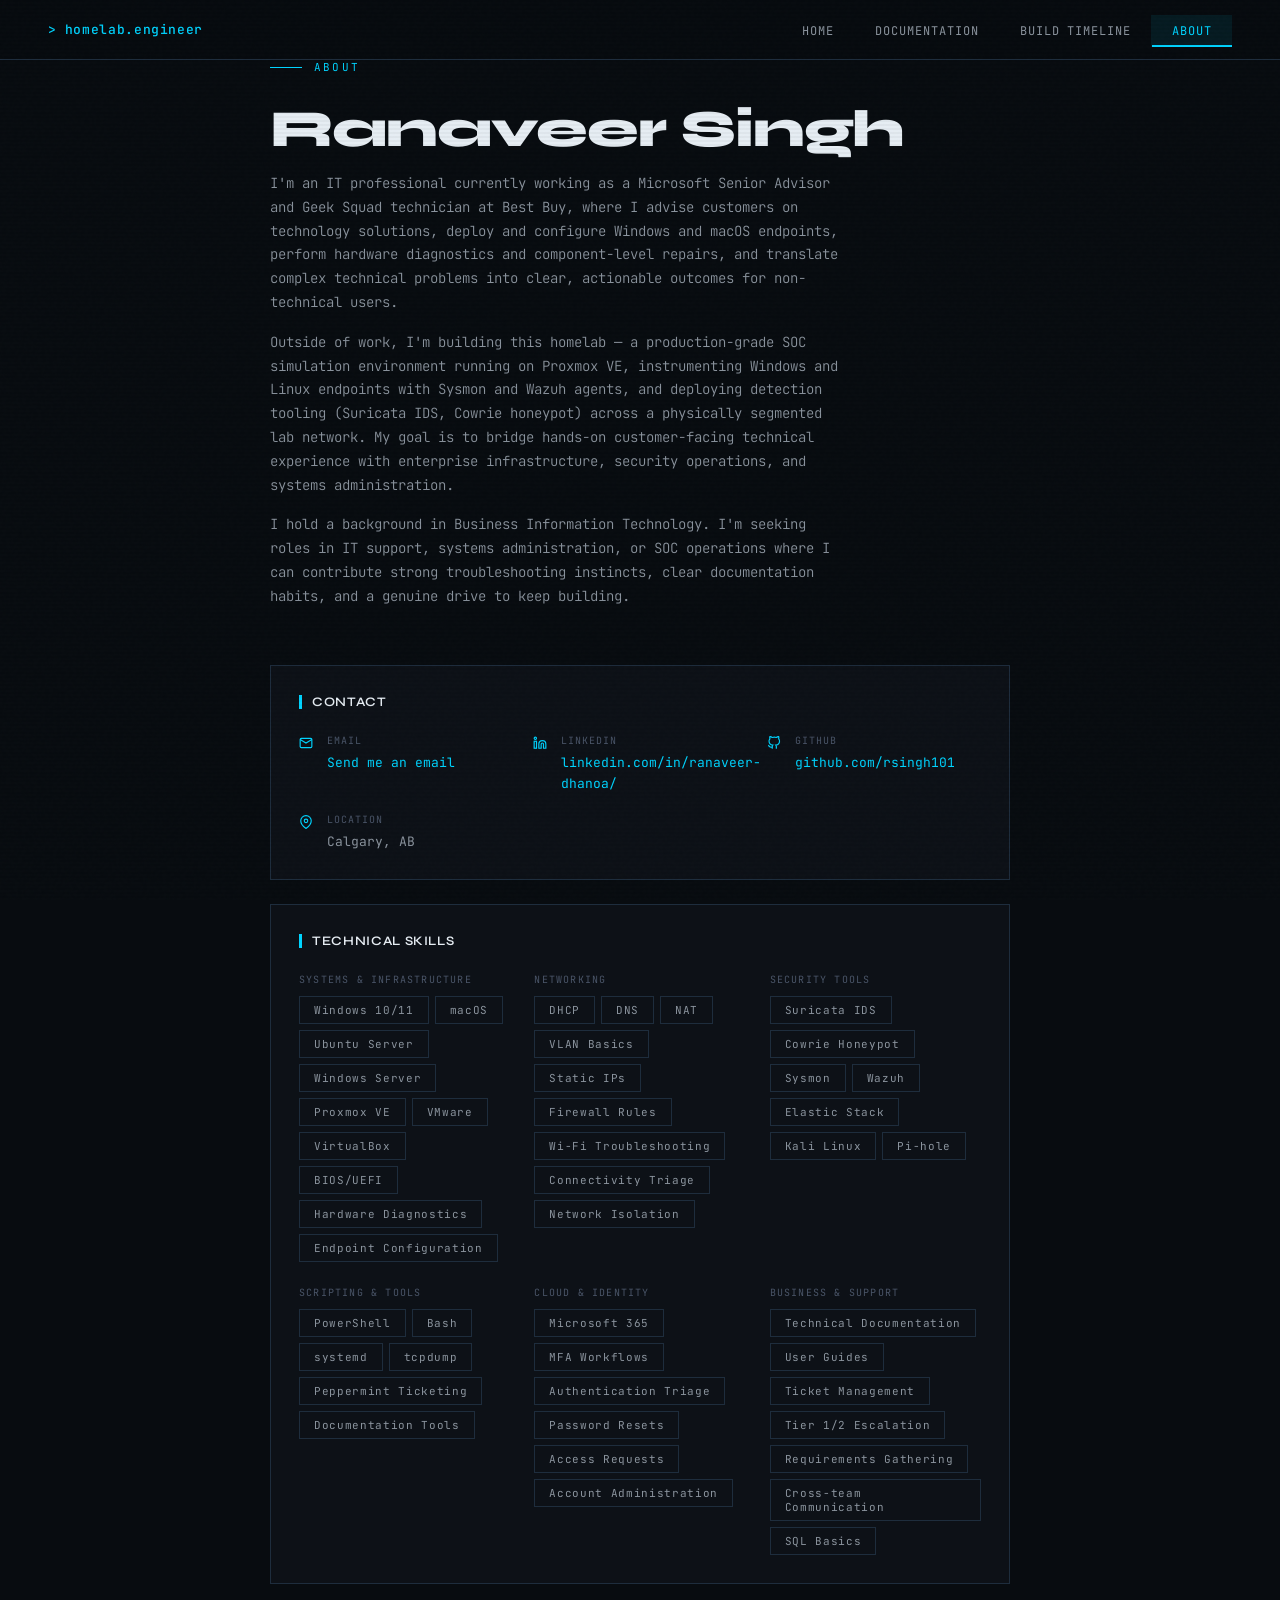
==== commit 4d075549: "Revise about section with current professional details Updated personal description to reflect curre" ====
--- a/about.html
+++ b/about.html
@@ -28,12 +28,17 @@
     <div style="margin-bottom:56px;">
       <div class="hero-tag">About</div>
       <h1 style="font-family:var(--font-display); font-size:clamp(32px,5vw,52px); font-weight:800; color:var(--white); letter-spacing:-0.02em; margin-bottom:12px;">
-        <!-- REPLACE: Your Name Here -->
         Ranaveer Singh
       </h1>
-      <p style="font-size:14px; color:var(--text2); font-weight:300; line-height:1.7; max-width:580px;">
-        I'm an IT professional with experience supporting multi-OS environments, analyzing system behavior, and documenting technical processes with clarity and structure. My background includes networking fundamentals, SQL basics, data workflows, and system configuration, strengthened by formal training in Business Information Technology and hands-on homelab development. I'm known for clear communication, methodical troubleshooting, and the ability to translate business needs into practical technical solutions. I'm focused on contributing to teams that value analytical thinking, strong documentation, and continuous improvement of internal tools and processes.
-      </p>
+ <p style="font-size:14px; color:var(--text2); font-weight:300; line-height:1.7; max-width:580px;">
+  I'm an IT professional currently working as a Microsoft Senior Advisor and Geek Squad technician at Best Buy, where I advise customers on technology solutions, deploy and configure Windows and macOS endpoints, perform hardware diagnostics and component-level repairs, and translate complex technical problems into clear, actionable outcomes for non-technical users.
+</p>
+<p style="font-size:14px; color:var(--text2); font-weight:300; line-height:1.7; max-width:580px; margin-top:16px;">
+  Outside of work, I'm building this homelab — a production-grade SOC simulation environment running on Proxmox VE, instrumenting Windows and Linux endpoints with Sysmon and Wazuh agents, and deploying detection tooling (Suricata IDS, Cowrie honeypot) across a physically segmented lab network. My goal is to bridge hands-on customer-facing technical experience with enterprise infrastructure, security operations, and systems administration.
+</p>
+<p style="font-size:14px; color:var(--text2); font-weight:300; line-height:1.7; max-width:580px; margin-top:16px;">
+  I hold a background in Business Information Technology. I'm seeking roles in IT support, systems administration, or SOC operations where I can contribute strong troubleshooting instincts, clear documentation habits, and a genuine drive to keep building.
+</p>
     </div>
  
     <!-- Contact Info card (full width) -->
--- a/style.css
+++ b/style.css
@@ -362,7 +362,8 @@
   }
 
   .dot-green { background: var(--green); box-shadow: 0 0 8px var(--green); }
-  .dot-green::after {
+  /* Pulse animation scoped to status list only — not asset table dots */
+  .status-item .dot-green::after {
     content: '';
     position: absolute;
     inset: -3px;
@@ -825,16 +826,443 @@
   }
 
   /* ─── RESPONSIVE ─── */
+  /* ─── TABLET (max 900px) ─── */
   @media (max-width: 900px) {
+    /* Nav */
     nav { padding: 0 24px; }
-    .hero { padding: 60px 24px 40px; }
+
+    /* Hero */
+    .hero { padding: 72px 24px 40px; }
+    .hero h1 { font-size: clamp(36px, 8vw, 56px); }
+    .hero-sub { font-size: 13px; max-width: 100%; }
+    .hero-btns { flex-direction: column; align-items: flex-start; gap: 10px; }
+    .btn { width: 100%; justify-content: center; }
+
+    /* Home grid */
     .home-grid { padding: 0 24px 60px; grid-template-columns: 1fr; }
     .card-full { grid-column: 1; }
+
+    /* Network diagram — allow horizontal scroll on small screens */
+    .network-diagram { height: 320px; overflow-x: auto; }
+    .net-svg { min-width: 700px; }
+
+    /* Tools strip */
+    .tools-strip { padding: 0 24px 40px; }
+
+    /* Footer */
+    .footer-bar { padding: 20px 24px; flex-wrap: wrap; gap: 12px; }
+
+    /* Docs layout — hide sidebar, go single column */
     .docs-layout { padding: 40px 24px; grid-template-columns: 1fr; }
     .docs-sidebar { display: none; }
+
+    /* Doc content */
+    .doc-title { font-size: 24px; }
+    .code-block { font-size: 11px; padding: 16px; overflow-x: auto; }
+
+    /* Timeline */
     .timeline-wrap { padding: 40px 24px; }
+    .timeline-header h2 { font-size: 28px; }
+    .tl-title { font-size: 16px; }
+    .tl-why { max-width: 100%; }
+
+    /* About/Contact */
     .contact-wrap { padding: 60px 24px; }
-    .tools-strip { padding: 0 24px 40px; }
-    .footer-bar { padding: 20px 24px; flex-wrap: wrap; gap: 12px; }
-  }
-</style>+  }
+
+  /* ─── MOBILE (max 600px) ─── */
+  @media (max-width: 600px) {
+    /* Nav — shrink logo + links */
+    nav { padding: 0 16px; height: 56px; }
+    .nav-logo { font-size: 11px; }
+    .nav-links a {
+      font-size: 10px;
+      padding: 6px 10px;
+      letter-spacing: 0.04em;
+    }
+
+    /* Hero */
+    .hero { padding: 68px 16px 32px; }
+    .hero h1 { font-size: clamp(30px, 9vw, 44px); line-height: 1.08; }
+    .hero-sub { font-size: 12px; line-height: 1.7; }
+    .hero-tag { font-size: 10px; letter-spacing: 0.12em; }
+
+    /* Buttons */
+    .btn { font-size: 11px; padding: 12px 20px; }
+
+    /* Home grid */
+    .home-grid { padding: 0 16px 48px; gap: 16px; }
+    .card { padding: 20px 16px; }
+    .card-title { font-size: 11px; }
+
+    /* Network diagram — scrollable */
+    .network-diagram { height: 280px; overflow-x: auto; -webkit-overflow-scrolling: touch; }
+    .net-svg { min-width: 680px; height: 360px; }
+
+    /* Status list */
+    .status-item { font-size: 12px; padding: 11px 0; }
+    .status-val { font-size: 10px; }
+
+    /* Doc links */
+    .doc-link-item a { font-size: 12px; }
+
+    /* Tools strip */
+    .tools-strip { padding: 0 16px 32px; }
+    .section-label { font-size: 10px; }
+    .tool-chip { font-size: 10px; padding: 5px 10px; }
+
+    /* Footer bar */
+    .footer-bar { padding: 16px; font-size: 10px; flex-direction: column; gap: 6px; }
+
+    /* Docs */
+    .docs-layout { padding: 24px 16px; }
+    .doc-title { font-size: 20px; }
+    .doc-breadcrumb { font-size: 10px; }
+    .doc-meta { font-size: 10px; gap: 12px; flex-wrap: wrap; }
+    .doc-section h3 { font-size: 14px; }
+    .doc-section p { font-size: 12px; }
+    .code-block { font-size: 10px; padding: 14px 12px; }
+    .spec-table th { font-size: 9px; padding: 8px 10px; }
+    .spec-table td { font-size: 11px; padding: 9px 10px; }
+    .info-box { font-size: 11px; padding: 12px 14px; }
+
+    /* Timeline */
+    .timeline-wrap { padding: 32px 16px; }
+    .timeline { padding-left: 28px; }
+    .timeline-header h2 { font-size: 24px; }
+    .timeline-header p { font-size: 12px; }
+    .tl-dot { left: -34px; width: 10px; height: 10px; }
+    .tl-date { font-size: 10px; }
+    .tl-title { font-size: 15px; }
+    .tl-why { font-size: 12px; }
+    .tl-item { padding-bottom: 36px; }
+
+    /* About page */
+    .contact-wrap { padding: 40px 16px; }
+  }
+
+  /* ─── SMALL PHONES (max 400px) ─── */
+  @media (max-width: 400px) {
+    .nav-links a { font-size: 9px; padding: 6px 7px; }
+    .hero h1 { font-size: 28px; }
+    .nav-logo { font-size: 10px; }
+  }
+
+
+/* ─── REQUEST RESUME BUTTON ─── */
+.btn-resume {
+  background: transparent;
+  color: var(--green);
+  border: 1px solid var(--green);
+  font-family: var(--font-mono);
+  font-size: 12px;
+  font-weight: 500;
+  letter-spacing: 0.1em;
+  text-transform: uppercase;
+  padding: 14px 28px;
+  cursor: pointer;
+  text-decoration: none;
+  transition: all 0.2s;
+  display: inline-flex;
+  align-items: center;
+  gap: 8px;
+}
+.btn-resume:hover {
+  background: rgba(57,211,83,0.1);
+  box-shadow: 0 0 20px rgba(57,211,83,0.25);
+  transform: translateY(-1px);
+}
+
+/* ─── ASSET INVENTORY TABLE ─── */
+.asset-table-wrap {
+  overflow-x: auto;
+  -webkit-overflow-scrolling: touch;
+}
+.asset-table {
+  width: 100%;
+  border-collapse: collapse;
+  font-size: 12px;
+  min-width: 640px;
+}
+.asset-table thead tr {
+  border-bottom: 1px solid var(--border);
+}
+.asset-table th {
+  text-align: left;
+  padding: 10px 14px;
+  font-size: 10px;
+  letter-spacing: 0.12em;
+  text-transform: uppercase;
+  color: var(--text3);
+  font-weight: 500;
+  white-space: nowrap;
+}
+.asset-table td {
+  padding: 12px 14px;
+  color: var(--text2);
+  border-bottom: 1px solid var(--border);
+  font-size: 12px;
+}
+.asset-table tbody tr:last-child td { border-bottom: none; }
+.asset-table tbody tr:hover { background: rgba(0,212,255,0.03); }
+.asset-name {
+  color: var(--text) !important;
+  font-weight: 500;
+  display: flex;
+  align-items: center;
+  gap: 8px;
+  white-space: nowrap;
+}
+.asset-dot {
+  width: 7px;
+  height: 7px;
+  border-radius: 50%;
+  flex-shrink: 0;
+  display: inline-block;
+}
+
+/* ─── WHAT I CAN DO SECTION ─── */
+.value-section {
+  max-width: 1200px;
+  margin: 0 auto;
+  padding: 0 80px 60px;
+}
+.value-grid {
+  display: grid;
+  grid-template-columns: repeat(3, 1fr);
+  gap: 16px;
+  margin-top: 20px;
+}
+.value-card {
+  background: var(--bg2);
+  border: 1px solid var(--border);
+  padding: 24px 22px;
+  transition: border-color 0.2s, transform 0.2s;
+}
+.value-card:hover {
+  border-color: var(--accent);
+  transform: translateY(-2px);
+}
+.value-icon {
+  color: var(--accent);
+  margin-bottom: 14px;
+}
+.value-title {
+  font-family: var(--font-display);
+  font-size: 13px;
+  font-weight: 700;
+  color: var(--white);
+  margin-bottom: 10px;
+  letter-spacing: 0.02em;
+}
+.value-body {
+  font-size: 12px;
+  color: var(--text2);
+  line-height: 1.75;
+  font-weight: 300;
+}
+
+/* ─── INCIDENT REPORTS ─── */
+.incident-card {
+  border: 1px solid var(--border);
+  margin-bottom: 28px;
+  background: var(--bg2);
+}
+.incident-header {
+  display: flex;
+  align-items: center;
+  gap: 14px;
+  padding: 16px 20px;
+  border-bottom: 1px solid var(--border);
+  flex-wrap: wrap;
+}
+.incident-id {
+  font-family: var(--font-mono);
+  font-size: 11px;
+  font-weight: 700;
+  color: var(--accent);
+  letter-spacing: 0.1em;
+  background: var(--accent-dim);
+  padding: 3px 10px;
+  flex-shrink: 0;
+}
+.incident-title {
+  font-family: var(--font-display);
+  font-size: 15px;
+  font-weight: 600;
+  color: var(--white);
+  flex: 1;
+}
+.incident-body {
+  padding: 0;
+}
+.ir-row {
+  display: grid;
+  grid-template-columns: 110px 1fr;
+  border-bottom: 1px solid var(--border);
+}
+.ir-row:last-child { border-bottom: none; }
+.ir-label {
+  font-size: 10px;
+  font-weight: 600;
+  letter-spacing: 0.12em;
+  text-transform: uppercase;
+  color: var(--text3);
+  padding: 14px 20px;
+  border-right: 1px solid var(--border);
+  display: flex;
+  align-items: flex-start;
+  padding-top: 16px;
+}
+.ir-content {
+  font-size: 12px;
+  color: var(--text2);
+  padding: 14px 20px;
+  line-height: 1.75;
+  font-weight: 300;
+}
+
+/* ─── SOPs ─── */
+.sop-card {
+  border: 1px solid var(--border);
+  margin-bottom: 24px;
+  background: var(--bg2);
+}
+.sop-header {
+  display: flex;
+  align-items: center;
+  gap: 14px;
+  padding: 16px 20px;
+  border-bottom: 1px solid var(--border);
+}
+.sop-id {
+  font-family: var(--font-mono);
+  font-size: 11px;
+  font-weight: 700;
+  color: var(--orange);
+  letter-spacing: 0.1em;
+  background: rgba(240,136,62,0.1);
+  padding: 3px 10px;
+  flex-shrink: 0;
+}
+.sop-title {
+  font-family: var(--font-display);
+  font-size: 15px;
+  font-weight: 600;
+  color: var(--white);
+}
+.sop-body {
+  padding: 18px 20px;
+}
+.sop-meta {
+  font-size: 11px;
+  color: var(--text3);
+  letter-spacing: 0.06em;
+  margin-bottom: 14px;
+  padding-bottom: 12px;
+  border-bottom: 1px solid var(--border);
+}
+.sop-steps {
+  padding-left: 20px;
+  display: flex;
+  flex-direction: column;
+  gap: 10px;
+}
+.sop-steps li {
+  font-size: 12px;
+  color: var(--text2);
+  line-height: 1.7;
+  font-weight: 300;
+}
+.sop-steps li::marker { color: var(--accent); font-weight: 700; }
+.sop-steps code {
+  font-family: var(--font-mono);
+  font-size: 11px;
+  background: var(--bg);
+  color: var(--accent);
+  padding: 1px 6px;
+  border: 1px solid var(--border);
+}
+
+/* ─── TIMELINE VIEW TOGGLE ─── */
+.tl-view-toggle {
+  display: flex;
+  gap: 8px;
+  margin-top: 20px;
+}
+.tl-toggle-btn {
+  font-family: var(--font-mono);
+  font-size: 11px;
+  font-weight: 500;
+  letter-spacing: 0.08em;
+  text-transform: uppercase;
+  padding: 8px 16px;
+  background: transparent;
+  border: 1px solid var(--border);
+  color: var(--text2);
+  cursor: pointer;
+  transition: all 0.15s;
+  display: flex;
+  align-items: center;
+  gap: 7px;
+}
+.tl-toggle-btn:hover { border-color: var(--accent); color: var(--accent); }
+.tl-toggle-btn.active {
+  background: var(--accent-dim);
+  border-color: var(--accent);
+  color: var(--accent);
+}
+
+/* ─── ROADMAP TABLE ─── */
+.roadmap-table-wrap {
+  overflow-x: auto;
+  -webkit-overflow-scrolling: touch;
+  margin-top: 32px;
+}
+.roadmap-table {
+  width: 100%;
+  border-collapse: collapse;
+  font-size: 12px;
+  min-width: 580px;
+}
+.roadmap-table th {
+  text-align: left;
+  padding: 10px 16px;
+  font-size: 10px;
+  letter-spacing: 0.12em;
+  text-transform: uppercase;
+  color: var(--text3);
+  border-bottom: 1px solid var(--border);
+  font-weight: 500;
+}
+.roadmap-table td {
+  padding: 11px 16px;
+  color: var(--text2);
+  border-bottom: 1px solid var(--border);
+}
+.roadmap-table td:first-child {
+  color: var(--text3);
+  font-family: var(--font-mono);
+  font-size: 11px;
+}
+.roadmap-table td:nth-child(2) { color: var(--text); font-weight: 500; }
+.roadmap-table tbody tr:hover { background: rgba(0,212,255,0.03); }
+.roadmap-table tbody tr:last-child td { border-bottom: none; }
+
+/* ─── RESPONSIVE — NEW SECTIONS ─── */
+@media (max-width: 900px) {
+  .value-grid { grid-template-columns: 1fr 1fr; }
+  .value-section { padding: 0 24px 48px; }
+}
+@media (max-width: 600px) {
+  .value-grid { grid-template-columns: 1fr; }
+  .value-section { padding: 0 16px 40px; }
+  .ir-row { grid-template-columns: 1fr; }
+  .ir-label { border-right: none; border-bottom: 1px solid var(--border); padding: 10px 16px 6px; }
+  .ir-content { padding: 8px 16px 14px; }
+  .incident-header { gap: 10px; }
+  .sop-header { flex-wrap: wrap; }
+  .tl-view-toggle { flex-wrap: wrap; }
+}
+
+</style>
